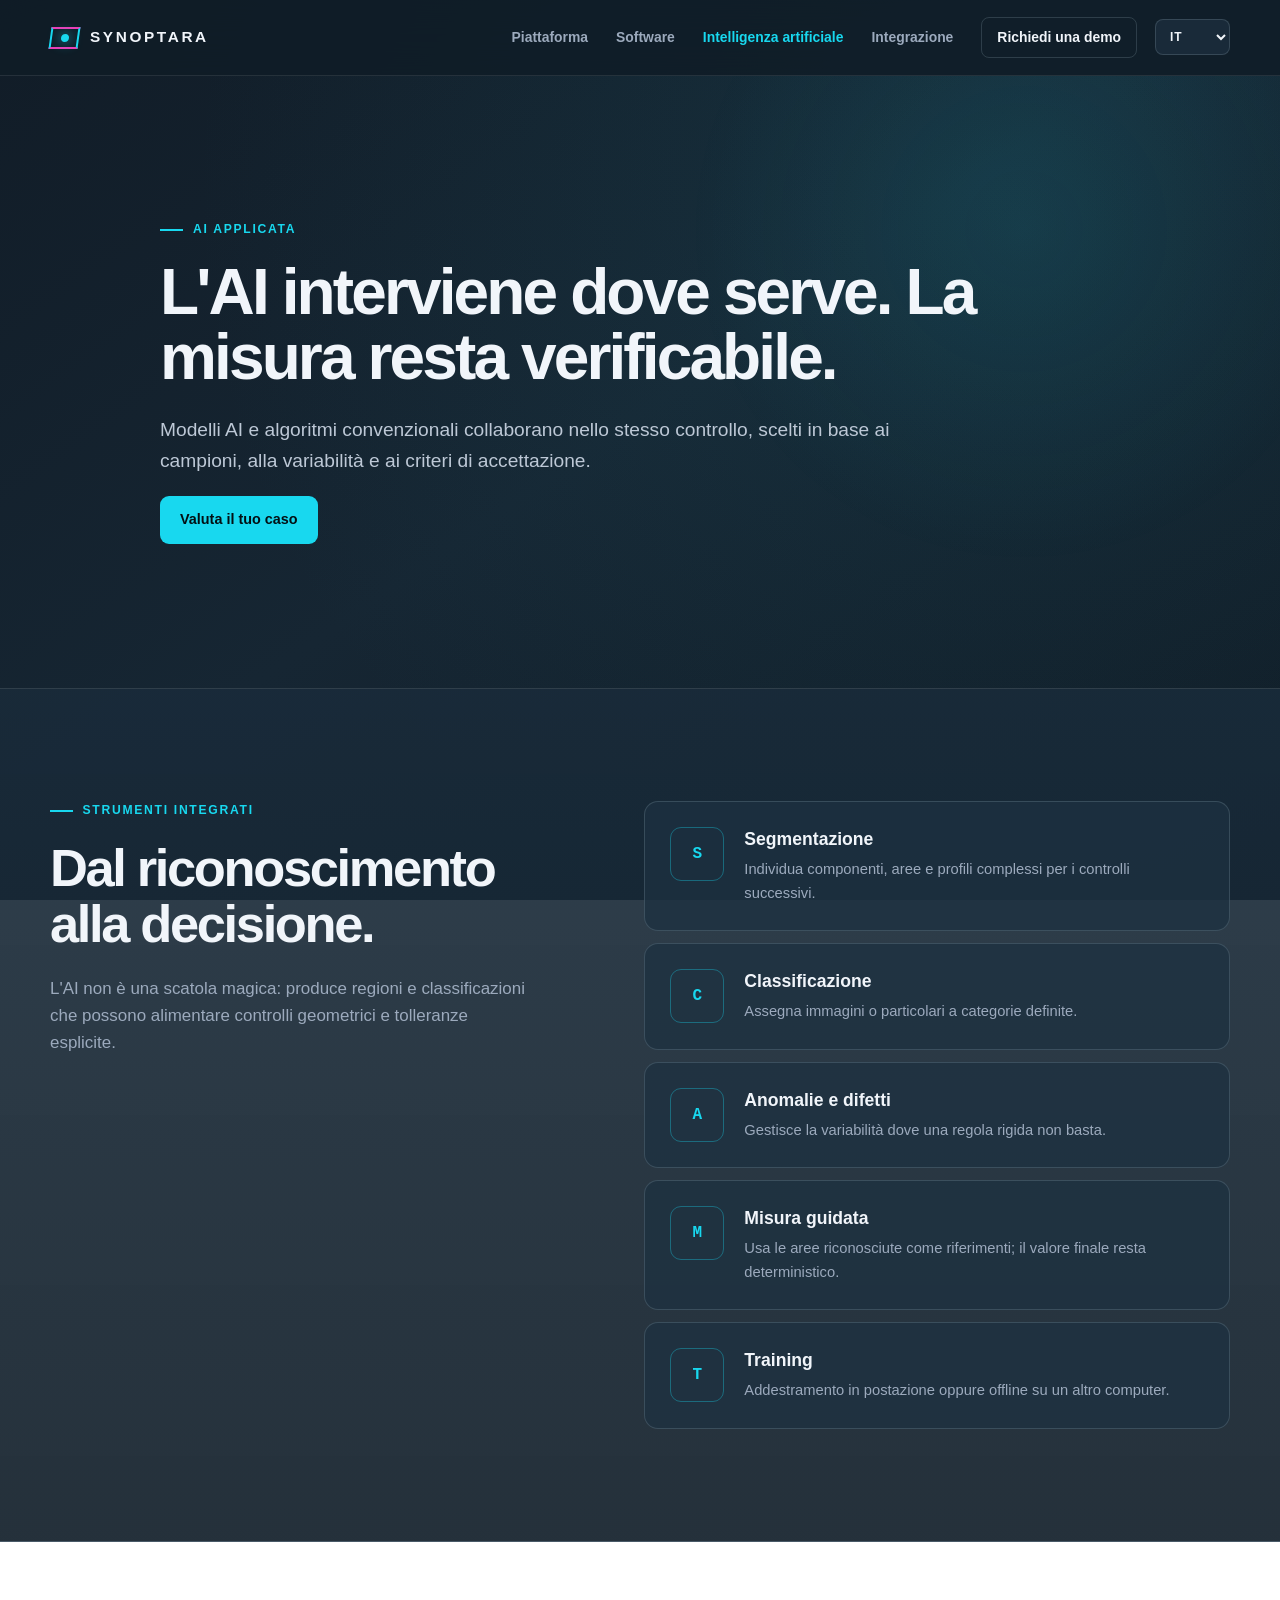
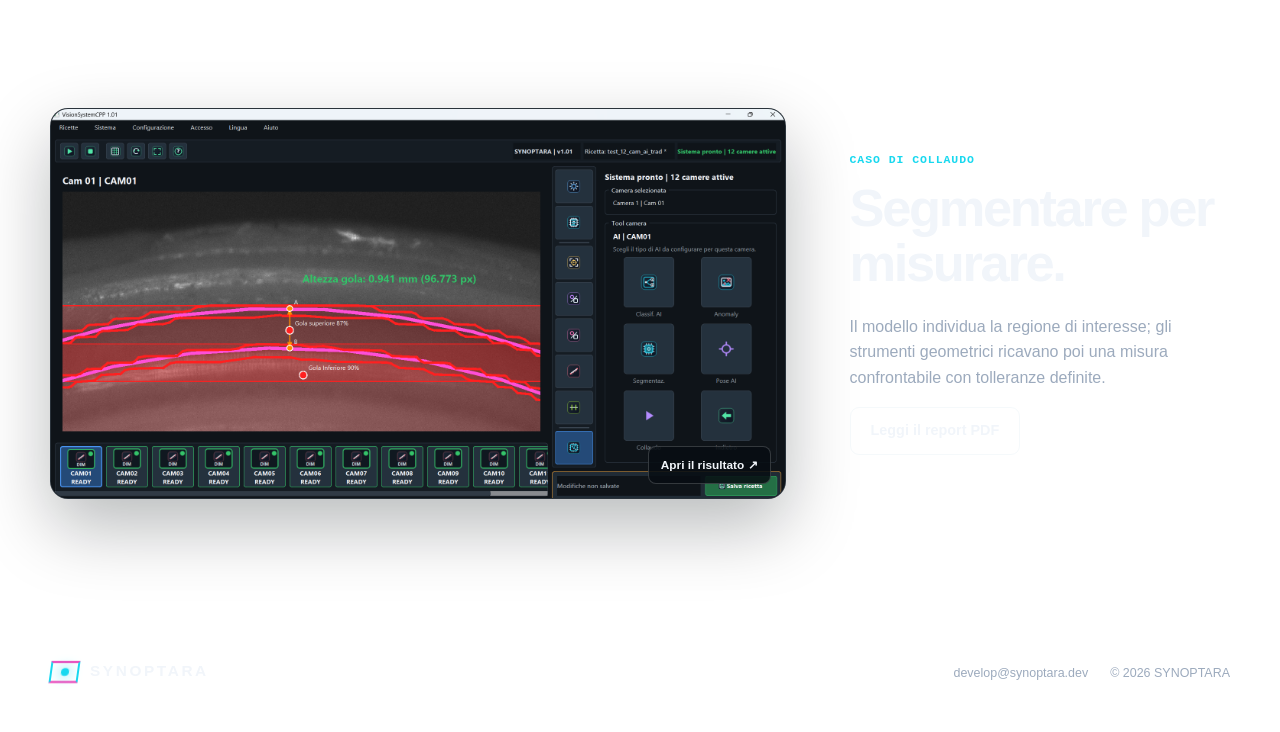
==== ai.html @ d9e2aa44 "Split homepage into focused product pages" ====
<!doctype html><html lang="it"><head><meta charset="utf-8"><meta name="viewport" content="width=device-width, initial-scale=1"><title>SYNOPTARA | AI per il controllo qualità</title><meta name="description" content="Segmentazione, classificazione, controllo anomalie e misura guidata dall'AI nello stesso flusso di visione industriale."><link rel="canonical" href="https://synoptara.dev/ai"><meta name="theme-color" content="#111c27"><meta property="og:type" content="website"><meta property="og:locale" content="it_IT"><meta property="og:site_name" content="SYNOPTARA"><meta property="og:title" content="SYNOPTARA | AI per il controllo qualità"><meta property="og:description" content="AI e strumenti deterministici collaborano nello stesso controllo."><meta property="og:url" content="https://synoptara.dev/ai"><meta property="og:image" content="https://synoptara.dev/assets/tests/misura-gola-segmentazione.png"><link rel="icon" href="assets/synoptara-cover.png"><link rel="stylesheet" href="styles.css"><script src="i18n.js" defer></script><script src="seo.js" defer></script><script src="script.js" defer></script></head><body>
<a class="skip-link" href="#contenuto">Vai al contenuto</a><header class="site-header"><div class="container header-inner"><a class="brand" href="index.html"><span class="brand-mark"><span></span></span><span>SYNOPTARA</span></a><div class="header-tools"><label class="language-picker"><span class="sr-only">Lingua</span><select id="language-select"><option value="it">IT</option><option value="en">EN</option><option value="fr">FR</option><option value="de">DE</option></select></label><button class="nav-toggle" type="button" aria-expanded="false" aria-controls="site-nav"><span class="sr-only">Apri il menu</span><span></span><span></span><span></span></button><nav class="site-nav" id="site-nav"><a href="platform.html">Piattaforma</a><a href="software.html">Software</a><a aria-current="page" href="ai.html">Intelligenza artificiale</a><a href="integration.html">Integrazione</a><a class="nav-contact" href="mailto:develop@synoptara.dev">Richiedi una demo</a></nav></div></div></header>
<main id="contenuto"><section class="page-hero section"><div class="container narrow-copy reveal"><p class="eyebrow"><span></span> AI applicata</p><h1>L'AI interviene dove serve. La misura resta verificabile.</h1><p class="hero-lead">Modelli AI e algoritmi convenzionali collaborano nello stesso controllo, scelti in base ai campioni, alla variabilità e ai criteri di accettazione.</p><a class="button button-primary" href="mailto:develop@synoptara.dev?subject=Valutazione%20AI%20SYNOPTARA">Valuta il tuo caso</a></div></section>
<section class="section section-toned"><div class="container split-layout"><div class="section-heading sticky-heading reveal"><p class="eyebrow"><span></span> Strumenti integrati</p><h2>Dal riconoscimento alla decisione.</h2><p>L'AI non è una scatola magica: produce regioni e classificazioni che possono alimentare controlli geometrici e tolleranze esplicite.</p></div><div class="stack-list"><article class="stack-item reveal"><div class="stack-icon">S</div><div><h3>Segmentazione</h3><p>Individua componenti, aree e profili complessi per i controlli successivi.</p></div></article><article class="stack-item reveal"><div class="stack-icon">C</div><div><h3>Classificazione</h3><p>Assegna immagini o particolari a categorie definite.</p></div></article><article class="stack-item reveal"><div class="stack-icon">A</div><div><h3>Anomalie e difetti</h3><p>Gestisce la variabilità dove una regola rigida non basta.</p></div></article><article class="stack-item reveal"><div class="stack-icon">M</div><div><h3>Misura guidata</h3><p>Usa le aree riconosciute come riferimenti; il valore finale resta deterministico.</p></div></article><article class="stack-item reveal"><div class="stack-icon">T</div><div><h3>Training</h3><p>Addestramento in postazione oppure offline su un altro computer.</p></div></article></div></div></section>
<section class="section"><div class="container test-case"><a class="test-preview reveal" href="assets/tests/misura-gola-segmentazione.png" target="_blank"><img src="assets/tests/misura-gola-segmentazione.png" alt="Segmentazione AI per la misura di una gola"><span>Apri il risultato ↗</span></a><div class="test-details reveal"><p class="test-label">Caso di collaudo</p><h2>Segmentare per misurare.</h2><p>Il modello individua la regione di interesse; gli strumenti geometrici ricavano poi una misura confrontabile con tolleranze definite.</p><a class="button button-secondary" href="assets/tests/report-validazione-misura-gola.pdf">Leggi il report PDF</a></div></div></section></main>
<footer class="site-footer"><div class="container footer-inner"><a class="brand" href="index.html"><span class="brand-mark"><span></span></span><span>SYNOPTARA</span></a><div class="footer-meta"><a href="mailto:develop@synoptara.dev">develop@synoptara.dev</a><span>© <span id="year">2026</span> SYNOPTARA</span></div></div></footer></body></html>
---- styles.css ----
:root {
  --bg: #111c27;
  --bg-soft: #152432;
  --panel: #192a39;
  --panel-light: #203547;
  --text: #f1f5fa;
  --muted: #9caabd;
  --line: rgba(197, 220, 232, .17);
  --cyan: #18d8ef;
  --magenta: #ee3cb6;
  --orange: #ff8a24;
  --green: #42dca3;
  --max: 1180px;
  --radius: 18px;
}

* { box-sizing: border-box; }
html { scroll-behavior: smooth; }
body { margin: 0; color: var(--text); background: radial-gradient(circle at 78% 8%, rgba(27, 98, 112, .18), transparent 34%), linear-gradient(145deg, #111c27, #162633 48%, #101b25) fixed; font-family: Inter, "Segoe UI", Arial, sans-serif; line-height: 1.6; -webkit-font-smoothing: antialiased; }
body::before { content: ""; position: fixed; inset: 0; z-index: -2; opacity: .16; background-image: linear-gradient(rgba(255,255,255,.025) 1px, transparent 1px), linear-gradient(90deg, rgba(255,255,255,.025) 1px, transparent 1px); background-size: 48px 48px; mask-image: linear-gradient(to bottom, #000, transparent 75%); }
a { color: inherit; }
img { display: block; max-width: 100%; }
button { font: inherit; }
.container { width: min(calc(100% - 40px), var(--max)); margin-inline: auto; }
.section { padding: 112px 0; scroll-margin-top: 76px; }
.section-toned { background: linear-gradient(180deg, rgba(25,43,58,.9), rgba(18,31,42,.92)); border-block: 1px solid var(--line); }
.skip-link { position: fixed; left: 16px; top: -80px; z-index: 100; padding: 10px 16px; background: var(--cyan); color: #041015; font-weight: 800; border-radius: 8px; }
.skip-link:focus { top: 16px; }
.sr-only { position: absolute; width: 1px; height: 1px; padding: 0; margin: -1px; overflow: hidden; clip: rect(0,0,0,0); white-space: nowrap; border: 0; }

.site-header { position: sticky; top: 0; z-index: 50; height: 76px; border-bottom: 1px solid rgba(255,255,255,.09); background: rgba(16,28,39,.86); backdrop-filter: blur(18px); }
.header-inner { height: 100%; display: flex; align-items: center; justify-content: space-between; }
.header-tools { display: flex; align-items: center; gap: 18px; }
.brand { display: inline-flex; align-items: center; gap: 11px; text-decoration: none; font-size: .96rem; font-weight: 800; letter-spacing: .17em; }
.brand-mark { width: 29px; height: 22px; display: grid; place-items: center; border: 2px solid var(--cyan); border-block-color: var(--magenta); transform: skew(-8deg); }
.brand-mark span { width: 8px; height: 8px; border-radius: 50%; background: var(--cyan); box-shadow: 0 0 13px var(--cyan); }
.site-nav { display: flex; align-items: center; gap: 28px; }
.site-nav a { color: var(--muted); text-decoration: none; font-size: .87rem; font-weight: 650; transition: color .2s ease; }
.site-nav a:hover, .site-nav a:focus-visible { color: var(--text); }
.site-nav .nav-contact { padding: 8px 15px; color: var(--text); border: 1px solid var(--line); border-radius: 8px; }
.language-picker { order: 2; position: relative; }
.language-picker select { min-width: 58px; height: 36px; padding: 0 24px 0 10px; color: var(--text); border: 1px solid var(--line); border-radius: 8px; background: var(--panel); font: 750 .75rem/1 Inter, "Segoe UI", Arial, sans-serif; letter-spacing: .08em; cursor: pointer; }
.language-picker select:focus-visible { outline: 2px solid var(--cyan); outline-offset: 2px; }
.nav-toggle { display: none; width: 44px; height: 44px; border: 1px solid var(--line); border-radius: 8px; background: transparent; }
.nav-toggle > span:not(.sr-only) { display: block; width: 19px; height: 1px; margin: 5px auto; background: var(--text); transition: .2s ease; }

.hero { position: relative; min-height: calc(100vh - 76px); display: grid; align-items: center; overflow: hidden; padding-block: 76px; }
.hero-glow { position: absolute; width: 720px; height: 720px; right: -280px; top: -190px; z-index: -1; background: radial-gradient(circle, rgba(238,60,182,.11), rgba(24,216,239,.05) 38%, transparent 68%); }
.hero-grid { display: grid; grid-template-columns: 1.08fr .92fr; gap: clamp(50px, 7vw, 100px); align-items: center; }
.eyebrow { display: flex; align-items: center; gap: 10px; margin: 0 0 20px; color: var(--cyan); font-size: .76rem; font-weight: 800; letter-spacing: .14em; text-transform: uppercase; }
.eyebrow span { display: inline-block; width: 23px; height: 2px; background: currentColor; }
h1, h2, h3, p { margin-top: 0; }
h1 { max-width: 760px; margin-bottom: 24px; font-size: clamp(2.6rem, 5vw, 4.65rem); line-height: 1.03; letter-spacing: -.045em; }
html[lang="de"] h1 { max-width: 720px; font-size: clamp(2.3rem, 4.15vw, 3.75rem); line-height: 1.08; letter-spacing: -.035em; }
h2 { margin-bottom: 24px; font-size: clamp(2.2rem, 4.1vw, 4rem); line-height: 1.05; letter-spacing: -.045em; }
h3 { line-height: 1.25; }
.hero-lead { max-width: 670px; color: #bdc8d6; font-size: clamp(1.05rem, 1.5vw, 1.23rem); }
.hero-actions { display: flex; gap: 12px; margin: 36px 0; flex-wrap: wrap; }
.button { display: inline-flex; min-height: 48px; padding: 0 20px; align-items: center; justify-content: center; border-radius: 9px; text-decoration: none; font-size: .9rem; font-weight: 750; transition: transform .2s ease, border-color .2s ease, background .2s ease; }
.button:hover { transform: translateY(-2px); }
.button-primary { background: var(--cyan); color: #031014; }
.button-primary:hover { background: #55e5f5; }
.button-secondary { border: 1px solid var(--line); color: var(--text); }
.button-secondary:hover { border-color: rgba(255,255,255,.35); }
.hero-points { display: flex; flex-wrap: wrap; gap: 10px 24px; padding: 0; margin: 0; list-style: none; color: var(--muted); font-size: .82rem; }
.hero-points li::before { content: ""; display: inline-block; width: 6px; height: 6px; margin: 0 9px 1px 0; border-radius: 50%; background: var(--green); }
.hero-visual { width: min(82%, 455px); justify-self: end; }
.visual-frame { position: relative; padding: 1px; border: 1px solid rgba(196,221,232,.12); background: rgba(18,31,42,.34); box-shadow: 0 28px 70px rgba(3,10,15,.24); }
.visual-frame::after { content: ""; position: absolute; inset: 0; background: linear-gradient(135deg, transparent 60%, rgba(24,216,239,.07)); pointer-events: none; }
.visual-frame img { width: 100%; height: auto; object-fit: contain; opacity: .84; mix-blend-mode: screen; }
.frame-corner { position: absolute; z-index: 2; width: 34px; height: 34px; border-color: var(--cyan); }
.frame-corner-a { left: -8px; top: -8px; border-left: 2px solid var(--cyan); border-top: 2px solid var(--cyan); }
.frame-corner-b { right: -8px; bottom: -8px; border-right: 2px solid var(--magenta); border-bottom: 2px solid var(--magenta); }
.status-strip { display: flex; justify-content: space-between; gap: 20px; padding: 14px 3px 0; color: var(--muted); font-size: .73rem; text-transform: uppercase; letter-spacing: .08em; }
.status-strip i { display: inline-block; width: 7px; height: 7px; margin-right: 8px; border-radius: 50%; background: var(--green); box-shadow: 0 0 10px var(--green); }
.trust-strip { border-block: 1px solid var(--line); background: rgba(16,23,35,.55); }
.trust-items { min-height: 72px; display: flex; align-items: center; justify-content: space-between; gap: 24px; overflow-x: auto; color: #8390a1; font-size: .74rem; font-weight: 700; letter-spacing: .14em; text-transform: uppercase; }
.trust-items span { white-space: nowrap; }
.trust-items span:not(:last-child)::after { content: "/"; margin-left: clamp(20px, 4vw, 60px); color: #364151; }

.section-heading { max-width: 780px; }
.section-heading > p:not(.eyebrow) { color: var(--muted); font-size: 1.06rem; }
.operation-flow { display: grid; grid-template-columns: repeat(4, 1fr); gap: 14px; margin: 54px 0 18px; padding: 0; list-style: none; }
.operation-flow li { min-height: 154px; padding: 23px; border: 1px solid var(--line); border-radius: 13px; background: var(--panel); }
.operation-flow span, .operation-flow strong, .operation-flow small { display: block; }
.operation-flow span { color: var(--cyan); font: 700 .66rem/1 monospace; }
.operation-flow strong { margin: 32px 0 6px; font-size: .94rem; }
.operation-flow small { color: var(--muted); font-size: .75rem; line-height: 1.45; }
.camera-independence { display: grid; grid-template-columns: 1fr 1fr; gap: 14px; }
.camera-independence > div { padding: 27px; border: 1px solid var(--line); border-radius: 13px; background: rgba(18,28,41,.58); }
.camera-independence h3 { margin: 13px 0 8px; font-size: 1rem; }
.camera-independence p { margin: 0; color: var(--muted); font-size: .9rem; }
.feature-grid { display: grid; grid-template-columns: repeat(4, 1fr); gap: 14px; margin-top: 58px; }
.feature-card { min-height: 270px; padding: 28px; border: 1px solid var(--line); border-radius: var(--radius); background: linear-gradient(145deg, rgba(31,53,70,.9), rgba(20,35,48,.9)); }
.feature-card:nth-child(2) { transform: translateY(20px); }
.feature-card:nth-child(3) { transform: translateY(40px); }
.feature-card:nth-child(4) { transform: translateY(60px); }
.card-index { color: var(--cyan); font: 700 .7rem/1 monospace; letter-spacing: .14em; }
.feature-card h3 { margin: 62px 0 14px; font-size: 1.18rem; }
.feature-card p { margin: 0; color: var(--muted); font-size: .91rem; }
.split-layout { display: grid; grid-template-columns: .9fr 1.1fr; gap: clamp(50px, 9vw, 120px); align-items: start; }
.sticky-heading { position: sticky; top: 120px; }
.stack-list { display: grid; gap: 12px; }
.stack-item { display: grid; grid-template-columns: 54px 1fr; gap: 20px; padding: 25px; border: 1px solid var(--line); border-radius: 14px; background: rgba(29,49,65,.76); }
.stack-icon { width: 54px; height: 54px; display: grid; place-items: center; border: 1px solid rgba(24,216,239,.35); border-radius: 11px; color: var(--cyan); font: 700 1rem/1 monospace; }
.stack-item h3 { margin: 2px 0 7px; font-size: 1.1rem; }
.stack-item p { margin: 0; color: var(--muted); font-size: .92rem; }

.multi-grid { display: grid; grid-template-columns: 1fr 1fr; gap: clamp(50px, 8vw, 110px); align-items: center; }
.multi-panel { min-height: 500px; display: grid; place-items: center; border: 1px solid var(--line); border-radius: var(--radius); background: radial-gradient(circle, rgba(24,216,239,.08), transparent 53%), var(--bg-soft); overflow: hidden; }
.camera-map { position: relative; width: 390px; height: 390px; }
.camera-node { position: absolute; z-index: 2; width: 88px; height: 48px; display: grid; place-items: center; border: 1px solid #334052; border-radius: 9px; background: #0d1420; color: var(--muted); font: 700 .67rem/1 monospace; letter-spacing: .05em; }
.camera-node:not(.node-main) { width: 116px; height: 64px; padding: 11px 8px; align-content: center; gap: 7px; }
.camera-node:not(.node-main) strong { color: var(--cyan); font-size: .64rem; letter-spacing: .08em; }
.camera-node:not(.node-main) span { color: var(--text); font-size: .68rem; }
.node-main { left: 137px; top: 151px; width: 116px; height: 88px; border-color: rgba(24,216,239,.6); color: var(--text); box-shadow: 0 0 35px rgba(24,216,239,.09); }
.node-main span { color: var(--cyan); font-size: .6rem; align-self: end; }.node-main strong { align-self: start; font-size: .95rem; }
.node-1 { left: 0; top: 20px; }.node-2 { right: 0; top: 20px; }.node-3 { left: 0; bottom: 20px; }.node-4 { right: 0; bottom: 20px; }
.line { position: absolute; z-index: 1; width: 157px; height: 1px; background: linear-gradient(90deg, #334052, var(--cyan)); transform-origin: left; }
.line-1 { left: 69px; top: 85px; transform: rotate(35deg); }.line-2 { left: 321px; top: 85px; transform: rotate(145deg); }.line-3 { left: 69px; bottom: 85px; transform: rotate(-35deg); }.line-4 { left: 321px; bottom: 85px; transform: rotate(-145deg); }
.number-grid { display: grid; grid-template-columns: 1fr 1fr; gap: 12px; margin: 36px 0 20px; }
.number-grid div { padding: 19px; border: 1px solid var(--line); border-radius: 12px; background: var(--panel); }
.number-grid strong { display: block; color: var(--cyan); font-size: 2rem; line-height: 1; }.number-grid span { color: var(--muted); font-size: .8rem; }
.fine-print { font-size: .78rem !important; }
.centered { margin-inline: auto; text-align: center; }.centered .eyebrow { justify-content: center; }
.process-flow { display: grid; grid-template-columns: 1fr 38px 1fr 38px 1fr 38px 1fr; align-items: center; margin-top: 60px; }
.process-flow div { min-height: 152px; padding: 22px; border: 1px solid var(--line); border-radius: 13px; background: var(--panel); }
.process-flow span { color: var(--cyan); font: 700 .66rem/1 monospace; }.process-flow strong, .process-flow small { display: block; }.process-flow strong { margin: 32px 0 5px; font-size: .92rem; }.process-flow small { color: var(--muted); font-size: .72rem; }
.process-flow > i { position: relative; height: 1px; background: #354254; }.process-flow > i::after { content: ""; position: absolute; right: 0; top: -3px; border-left: 6px solid #526177; border-block: 3px solid transparent; }

.benefit-grid { display: grid; grid-template-columns: repeat(2, 1fr); gap: 1px; margin-top: 52px; background: var(--line); border: 1px solid var(--line); }
.benefit { display: grid; grid-template-columns: 38px 1fr; gap: 18px; padding: 30px; background: #142330; }
.benefit > span { color: var(--cyan); font-size: 1.4rem; }.benefit h3 { margin-bottom: 8px; font-size: 1.03rem; }.benefit p { margin: 0; color: var(--muted); font-size: .9rem; }
.test-case { display: grid; grid-template-columns: minmax(0, 1.45fr) minmax(320px, .75fr); gap: clamp(28px, 5vw, 64px); align-items: center; margin-top: 54px; }
.test-preview { position: relative; display: block; overflow: hidden; border: 1px solid var(--line); border-radius: var(--radius); background: #0b1118; box-shadow: 0 28px 70px rgba(3,10,15,.28); }
.test-preview img { display: block; width: 100%; height: auto; transition: transform .35s ease, opacity .35s ease; }
.test-preview span { position: absolute; right: 14px; bottom: 14px; padding: 9px 12px; border: 1px solid rgba(255,255,255,.18); border-radius: 8px; background: rgba(7,13,19,.86); color: var(--text); font-size: .74rem; font-weight: 700; }
.test-preview:hover img { transform: scale(1.012); opacity: .88; }
.test-label { margin-bottom: 12px; color: var(--cyan); font: 700 .72rem/1.3 monospace; letter-spacing: .08em; text-transform: uppercase; }
.test-details h3 { margin-bottom: 16px; font-size: clamp(1.45rem, 2.3vw, 2.15rem); }
.test-details > p:not(.test-label) { color: var(--muted); }
.test-metrics { display: grid; grid-template-columns: repeat(3, 1fr); gap: 8px; margin: 28px 0; }
.test-metrics div { padding: 15px 12px; border: 1px solid var(--line); border-radius: 10px; background: var(--panel); }
.test-metrics dt { color: var(--muted); font-size: .68rem; }
.test-metrics dd { margin: 7px 0 0; color: var(--cyan); font-size: 1.08rem; font-weight: 800; }
.test-note { margin: 16px 0 0; font-size: .74rem; line-height: 1.5; }
.architecture { border-top: 1px solid var(--line); background: radial-gradient(circle at 20% 50%, rgba(238,60,182,.06), transparent 30%); }
.architecture-grid { display: grid; grid-template-columns: .8fr 1.2fr; gap: clamp(50px, 9vw, 120px); align-items: center; }
.layers { padding: 0; margin: 0; list-style: none; border: 1px solid var(--line); border-radius: var(--radius); overflow: hidden; }
.layers li { display: grid; grid-template-columns: 55px 1fr auto; gap: 18px; align-items: center; padding: 20px 23px; background: rgba(24,42,56,.86); border-bottom: 1px solid var(--line); }.layers li:last-child { border: 0; }.layers span { color: var(--cyan); font: 700 .66rem/1 monospace; }.layers strong { font-size: .91rem; }.layers small { color: var(--muted); font-size: .73rem; }
.contact { background: linear-gradient(110deg, rgba(24,216,239,.08), rgba(238,60,182,.055) 60%, transparent); border-block: 1px solid var(--line); }
.contact-inner { display: grid; grid-template-columns: 1.15fr .85fr; gap: 60px; align-items: end; }.contact-inner h2 { font-size: clamp(2.5rem, 5vw, 4.8rem); }.contact-inner p:not(.eyebrow) { max-width: 690px; color: var(--muted); }
.contact-link { position: relative; display: block; padding: 28px; border: 1px solid rgba(24,216,239,.35); border-radius: 14px; background: rgba(8,13,20,.75); text-decoration: none; transition: border-color .2s, transform .2s; }.contact-link:hover { border-color: var(--cyan); transform: translateY(-3px); }.contact-link span, .contact-link strong { display: block; }.contact-link span { margin-bottom: 8px; color: var(--muted); font-size: .75rem; text-transform: uppercase; letter-spacing: .12em; }.contact-link strong { overflow-wrap: anywhere; }.contact-link i { position: absolute; right: 24px; top: 24px; color: var(--cyan); font-style: normal; font-size: 1.3rem; }
.site-footer { padding: 48px 0; }.footer-inner { display: flex; justify-content: space-between; gap: 40px; align-items: end; }.footer-inner p { max-width: 480px; margin: 14px 0 0; color: var(--muted); font-size: .8rem; }.footer-meta { display: flex; gap: 22px; color: var(--muted); font-size: .78rem; }.footer-meta a { text-decoration: none; }
.reveal { opacity: 0; transform: translateY(18px); transition: opacity .65s ease, transform .65s ease; }.reveal.is-visible { opacity: 1; transform: translateY(0); }

.page-hero { min-height: 68vh; display: grid; align-items: center; background: radial-gradient(circle at 80% 25%, rgba(24,216,239,.08), transparent 30%); }
.narrow-copy { max-width: 960px; }
.narrow-copy h1 { max-width: 900px; }
.narrow-copy .hero-lead { max-width: 780px; }
.home-steps .feature-card:nth-child(n) { transform: none; min-height: 230px; }
.home-steps .feature-card h3 { margin-top: 48px; }
.route-grid { display: grid; grid-template-columns: repeat(2, 1fr); gap: 14px; margin-top: 50px; }
.route-card { min-height: 250px; padding: 30px; border: 1px solid var(--line); border-radius: var(--radius); background: var(--panel); color: var(--text); text-decoration: none; transition: transform .2s, border-color .2s; }
.route-card:hover { transform: translateY(-4px); border-color: rgba(24,216,239,.55); }
.route-card > span { color: var(--cyan); font: 700 .7rem/1 monospace; }
.route-card h3 { margin: 48px 0 10px; font-size: 1.3rem; }
.route-card p { color: var(--muted); }
.route-card strong { display: block; margin-top: 22px; color: var(--cyan); font-size: .82rem; }
.site-nav a[aria-current="page"] { color: var(--cyan); }

@media (max-width: 980px) {
  .section { padding: 88px 0; }
  .hero { min-height: auto; }
  .hero-grid, .split-layout, .multi-grid, .architecture-grid, .contact-inner, .test-case { grid-template-columns: 1fr; }
  .hero-copy { max-width: 760px; }.hero-visual { width: min(70%, 430px); max-width: 430px; justify-self: start; }
  .feature-grid, .operation-flow { grid-template-columns: repeat(2, 1fr); }.feature-card:nth-child(n) { transform: none; }
  .sticky-heading { position: static; }.multi-panel { order: 2; }.process-flow { grid-template-columns: 1fr; gap: 0; }.process-flow > i { width: 1px; height: 26px; margin-left: 34px; }.process-flow > i::after { right: -3px; top: auto; bottom: 0; border-top: 6px solid #526177; border-inline: 3px solid transparent; border-left-color: transparent; }
}

@media (max-width: 760px) {
  .container { width: min(calc(100% - 30px), var(--max)); }
  .section { padding: 72px 0; }
  .nav-toggle { display: block; }
  .header-tools { gap: 9px; }
  .language-picker { order: 0; }
  .site-nav { position: absolute; left: 15px; right: 15px; top: 66px; display: grid; gap: 0; padding: 10px; border: 1px solid var(--line); border-radius: 12px; background: #0d131d; box-shadow: 0 24px 60px rgba(0,0,0,.48); opacity: 0; visibility: hidden; transform: translateY(-8px); transition: .2s ease; }
  .site-nav.is-open { opacity: 1; visibility: visible; transform: none; }
  .site-nav a, .site-nav .nav-contact { padding: 13px; border: 0; }
  .language-picker select { min-width: 52px; height: 40px; padding-left: 8px; }
  .nav-toggle[aria-expanded="true"] > span:nth-child(2) { transform: translateY(6px) rotate(45deg); }.nav-toggle[aria-expanded="true"] > span:nth-child(3) { opacity: 0; }.nav-toggle[aria-expanded="true"] > span:nth-child(4) { transform: translateY(-6px) rotate(-45deg); }
  h1 { font-size: clamp(2.15rem, 10.5vw, 3.2rem); line-height: 1.06; }.hero { padding-block: 58px 70px; }.hero-grid { gap: 48px; }.hero-actions { align-items: stretch; flex-direction: column; }.button { width: 100%; }
  html[lang="de"] h1 { font-size: clamp(1.9rem, 8.5vw, 2.65rem); line-height: 1.12; letter-spacing: -.025em; }
  .hero-points { display: grid; }.hero-visual { width: min(78%, 310px); }.status-strip { align-items: flex-start; flex-direction: column; gap: 5px; }
  .trust-items { justify-content: flex-start; }
  .feature-grid, .benefit-grid, .number-grid, .operation-flow, .camera-independence, .route-grid { grid-template-columns: 1fr; }
  .test-metrics { grid-template-columns: 1fr; }
  .feature-card { min-height: 220px; }.feature-card h3 { margin-top: 44px; }
  .stack-item { grid-template-columns: 44px 1fr; padding: 20px; }.stack-icon { width: 44px; height: 44px; }
  .multi-panel { min-height: 360px; }.camera-map { transform: scale(.76); }
  .layers li { grid-template-columns: 38px 1fr; }.layers small { grid-column: 2; }
  .footer-inner, .footer-meta { align-items: flex-start; flex-direction: column; }.footer-meta { gap: 8px; }
}

@media (prefers-reduced-motion: reduce) {
  html { scroll-behavior: auto; }
  *, *::before, *::after { animation-duration: .01ms !important; transition-duration: .01ms !important; }
  .reveal { opacity: 1; transform: none; }
}

.hmi-slideshow {
  position: absolute;
  left: 2.3%;
  top: 17.6%;
  width: 61.4%;
  height: 65.9%;
  overflow: hidden;
  background: #000;
}
.hmi-slideshow .slide {
  position: absolute;
  inset: 0;
  width: 100%;
  height: 100%;
  object-fit: cover;
  opacity: 0;
  transition: opacity 1s ease-in-out;
  z-index: 1;
}
.hmi-slideshow .slide.active {
  opacity: 1;
  z-index: 2;
}
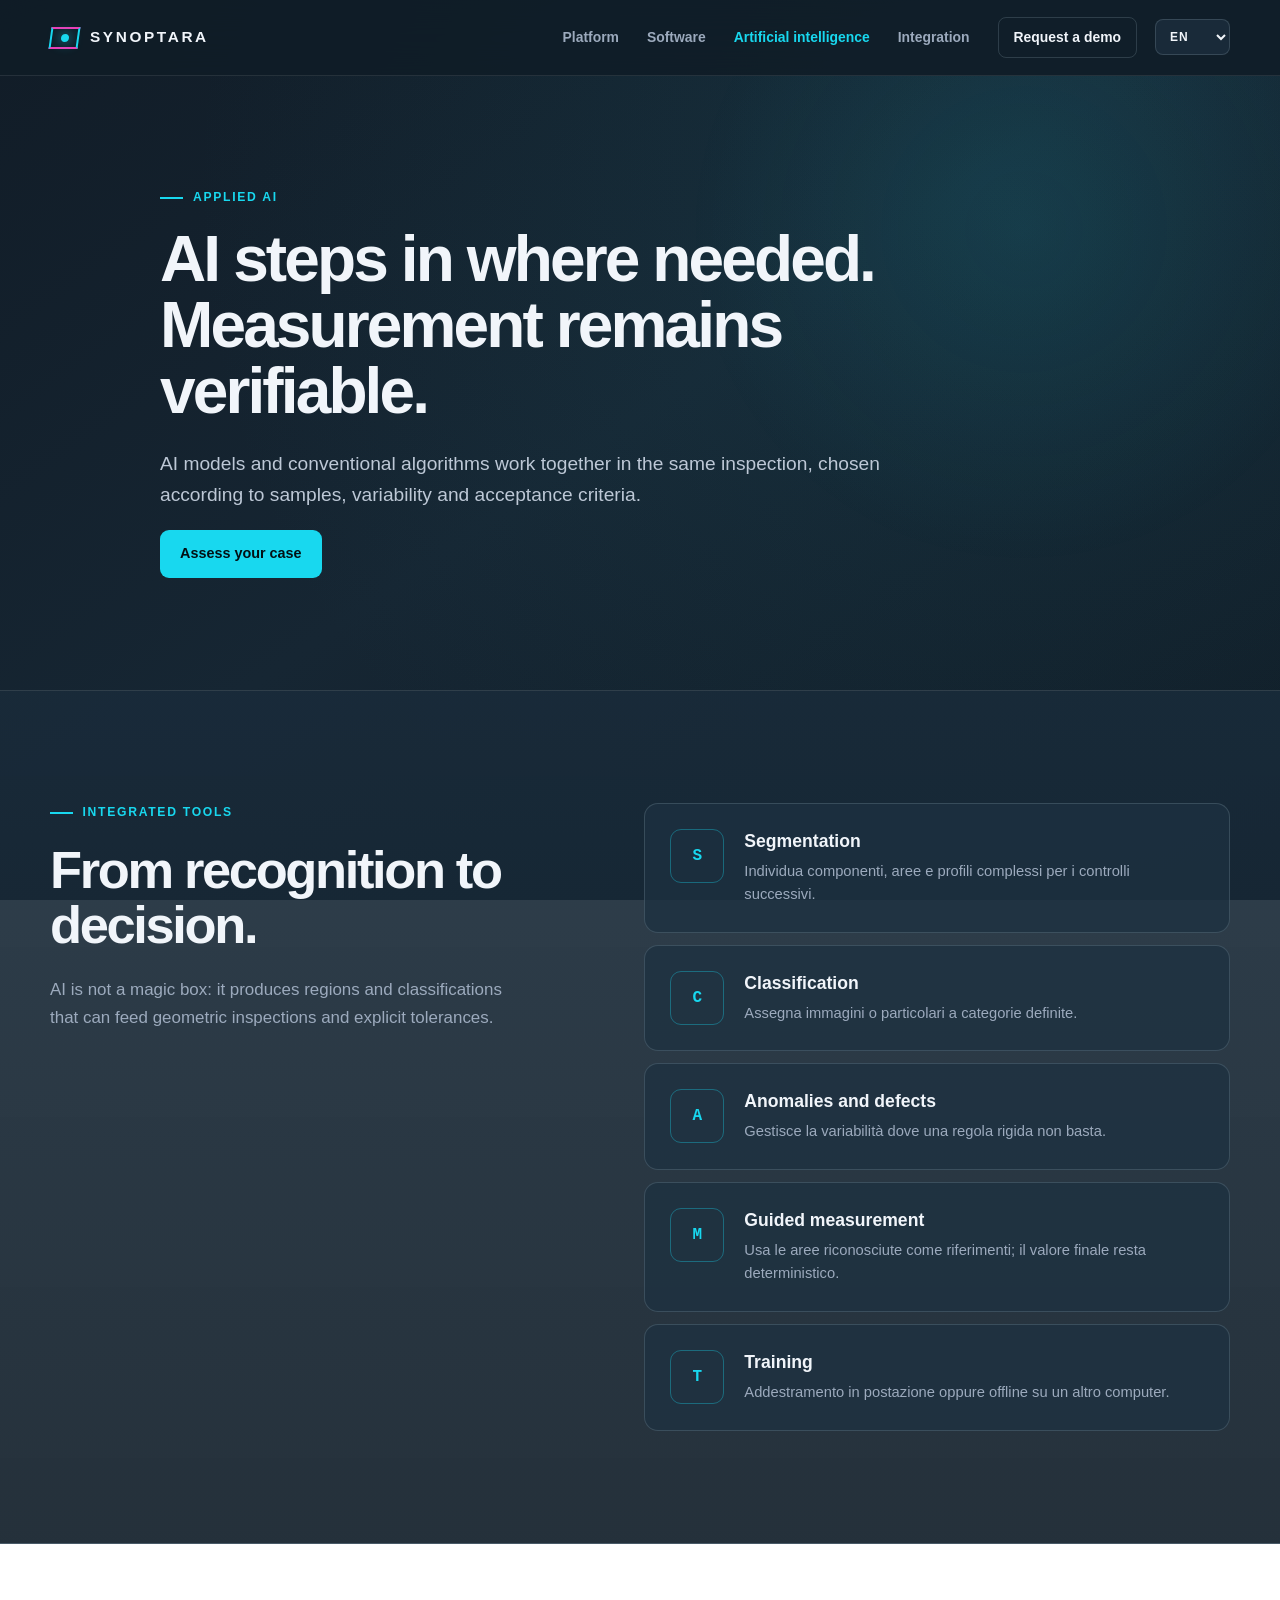
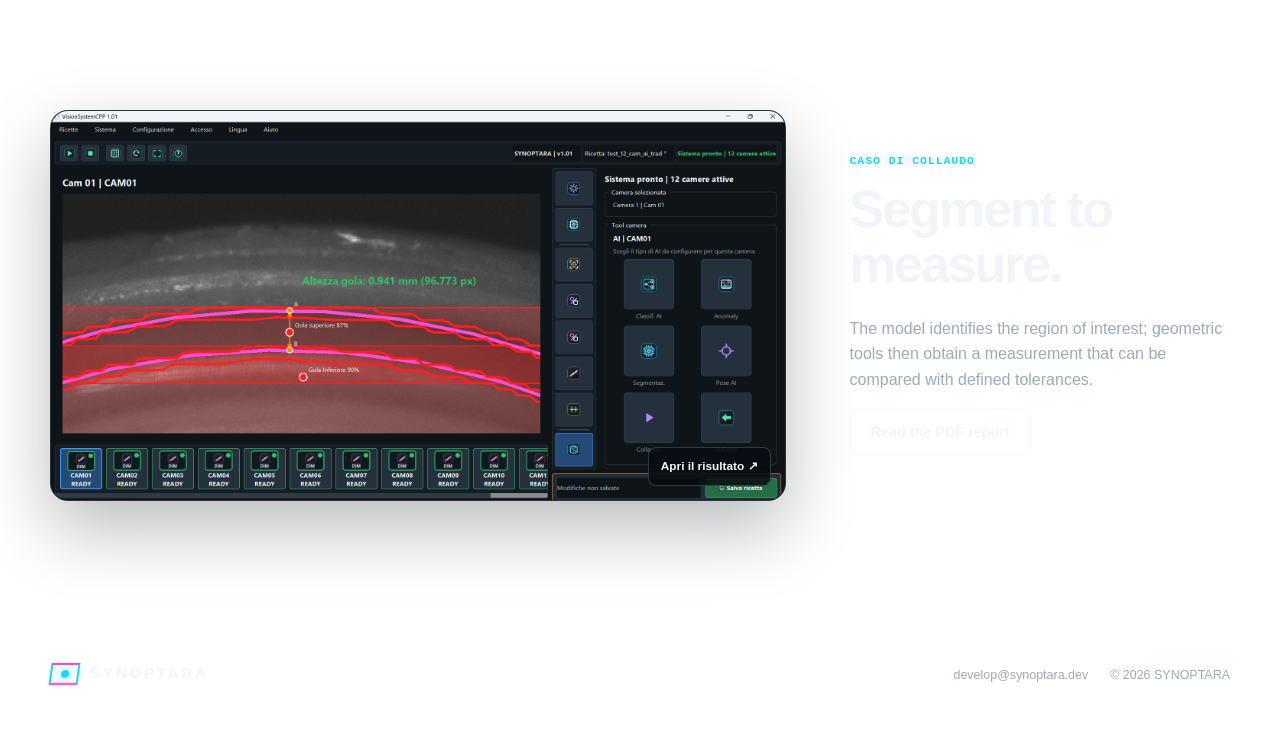
==== commit c00548e0: "Fix multilingual SEO URLs" ====
--- a/ai.html
+++ b/ai.html
@@ -1,6 +1,6 @@
-<!doctype html><html lang="it"><head><meta charset="utf-8"><meta name="viewport" content="width=device-width, initial-scale=1"><title>SYNOPTARA | AI per il controllo qualità</title><meta name="description" content="Segmentazione, classificazione, controllo anomalie e misura guidata dall'AI nello stesso flusso di visione industriale."><link rel="canonical" href="https://synoptara.dev/ai"><meta name="theme-color" content="#111c27"><meta property="og:type" content="website"><meta property="og:locale" content="it_IT"><meta property="og:site_name" content="SYNOPTARA"><meta property="og:title" content="SYNOPTARA | AI per il controllo qualità"><meta property="og:description" content="AI e strumenti deterministici collaborano nello stesso controllo."><meta property="og:url" content="https://synoptara.dev/ai"><meta property="og:image" content="https://synoptara.dev/assets/tests/misura-gola-segmentazione.png"><link rel="icon" href="assets/synoptara-cover.png"><link rel="stylesheet" href="styles.css"><script src="i18n.js" defer></script><script src="seo.js" defer></script><script src="script.js" defer></script></head><body>
-<a class="skip-link" href="#contenuto">Vai al contenuto</a><header class="site-header"><div class="container header-inner"><a class="brand" href="index.html"><span class="brand-mark"><span></span></span><span>SYNOPTARA</span></a><div class="header-tools"><label class="language-picker"><span class="sr-only">Lingua</span><select id="language-select"><option value="it">IT</option><option value="en">EN</option><option value="fr">FR</option><option value="de">DE</option></select></label><button class="nav-toggle" type="button" aria-expanded="false" aria-controls="site-nav"><span class="sr-only">Apri il menu</span><span></span><span></span><span></span></button><nav class="site-nav" id="site-nav"><a href="platform.html">Piattaforma</a><a href="software.html">Software</a><a aria-current="page" href="ai.html">Intelligenza artificiale</a><a href="integration.html">Integrazione</a><a class="nav-contact" href="mailto:develop@synoptara.dev">Richiedi una demo</a></nav></div></div></header>
+<!doctype html><html lang="it"><head><meta charset="utf-8"><meta name="viewport" content="width=device-width, initial-scale=1"><title>SYNOPTARA | AI per il controllo qualità</title><meta name="description" content="Segmentazione, classificazione, controllo anomalie e misura guidata dall'AI nello stesso flusso di visione industriale."><link rel="canonical" href="https://synoptara.dev/ai"><link rel="alternate" hreflang="en" href="https://synoptara.dev/ai"><link rel="alternate" hreflang="it" href="https://synoptara.dev/ai?lang=it"><link rel="alternate" hreflang="fr" href="https://synoptara.dev/ai?lang=fr"><link rel="alternate" hreflang="de" href="https://synoptara.dev/ai?lang=de"><link rel="alternate" hreflang="x-default" href="https://synoptara.dev/ai"><meta name="theme-color" content="#111c27"><meta property="og:type" content="website"><meta property="og:locale" content="it_IT"><meta property="og:site_name" content="SYNOPTARA"><meta property="og:title" content="SYNOPTARA | AI per il controllo qualità"><meta property="og:description" content="AI e strumenti deterministici collaborano nello stesso controllo."><meta property="og:url" content="https://synoptara.dev/ai"><meta property="og:image" content="https://synoptara.dev/assets/tests/misura-gola-segmentazione.png"><link rel="icon" href="assets/synoptara-cover.png"><link rel="stylesheet" href="styles.css"><script src="i18n.js" defer></script><script src="seo.js" defer></script><script src="script.js" defer></script></head><body>
+<a class="skip-link" href="#contenuto">Vai al contenuto</a><header class="site-header"><div class="container header-inner"><a class="brand" href="/"><span class="brand-mark"><span></span></span><span>SYNOPTARA</span></a><div class="header-tools"><label class="language-picker"><span class="sr-only">Lingua</span><select id="language-select"><option value="it">IT</option><option value="en">EN</option><option value="fr">FR</option><option value="de">DE</option></select></label><button class="nav-toggle" type="button" aria-expanded="false" aria-controls="site-nav"><span class="sr-only">Apri il menu</span><span></span><span></span><span></span></button><nav class="site-nav" id="site-nav"><a href="/platform">Piattaforma</a><a href="/software">Software</a><a aria-current="page" href="/ai">Intelligenza artificiale</a><a href="/integration">Integrazione</a><a class="nav-contact" href="mailto:develop@synoptara.dev">Richiedi una demo</a></nav></div></div></header>
 <main id="contenuto"><section class="page-hero section"><div class="container narrow-copy reveal"><p class="eyebrow"><span></span> AI applicata</p><h1>L'AI interviene dove serve. La misura resta verificabile.</h1><p class="hero-lead">Modelli AI e algoritmi convenzionali collaborano nello stesso controllo, scelti in base ai campioni, alla variabilità e ai criteri di accettazione.</p><a class="button button-primary" href="mailto:develop@synoptara.dev?subject=Valutazione%20AI%20SYNOPTARA">Valuta il tuo caso</a></div></section>
 <section class="section section-toned"><div class="container split-layout"><div class="section-heading sticky-heading reveal"><p class="eyebrow"><span></span> Strumenti integrati</p><h2>Dal riconoscimento alla decisione.</h2><p>L'AI non è una scatola magica: produce regioni e classificazioni che possono alimentare controlli geometrici e tolleranze esplicite.</p></div><div class="stack-list"><article class="stack-item reveal"><div class="stack-icon">S</div><div><h3>Segmentazione</h3><p>Individua componenti, aree e profili complessi per i controlli successivi.</p></div></article><article class="stack-item reveal"><div class="stack-icon">C</div><div><h3>Classificazione</h3><p>Assegna immagini o particolari a categorie definite.</p></div></article><article class="stack-item reveal"><div class="stack-icon">A</div><div><h3>Anomalie e difetti</h3><p>Gestisce la variabilità dove una regola rigida non basta.</p></div></article><article class="stack-item reveal"><div class="stack-icon">M</div><div><h3>Misura guidata</h3><p>Usa le aree riconosciute come riferimenti; il valore finale resta deterministico.</p></div></article><article class="stack-item reveal"><div class="stack-icon">T</div><div><h3>Training</h3><p>Addestramento in postazione oppure offline su un altro computer.</p></div></article></div></div></section>
 <section class="section"><div class="container test-case"><a class="test-preview reveal" href="assets/tests/misura-gola-segmentazione.png" target="_blank"><img src="assets/tests/misura-gola-segmentazione.png" alt="Segmentazione AI per la misura di una gola"><span>Apri il risultato ↗</span></a><div class="test-details reveal"><p class="test-label">Caso di collaudo</p><h2>Segmentare per misurare.</h2><p>Il modello individua la regione di interesse; gli strumenti geometrici ricavano poi una misura confrontabile con tolleranze definite.</p><a class="button button-secondary" href="assets/tests/report-validazione-misura-gola.pdf">Leggi il report PDF</a></div></div></section></main>
-<footer class="site-footer"><div class="container footer-inner"><a class="brand" href="index.html"><span class="brand-mark"><span></span></span><span>SYNOPTARA</span></a><div class="footer-meta"><a href="mailto:develop@synoptara.dev">develop@synoptara.dev</a><span>© <span id="year">2026</span> SYNOPTARA</span></div></div></footer></body></html>
+<footer class="site-footer"><div class="container footer-inner"><a class="brand" href="/"><span class="brand-mark"><span></span></span><span>SYNOPTARA</span></a><div class="footer-meta"><a href="mailto:develop@synoptara.dev">develop@synoptara.dev</a><span>© <span id="year">2026</span> SYNOPTARA</span></div></div></footer></body></html>
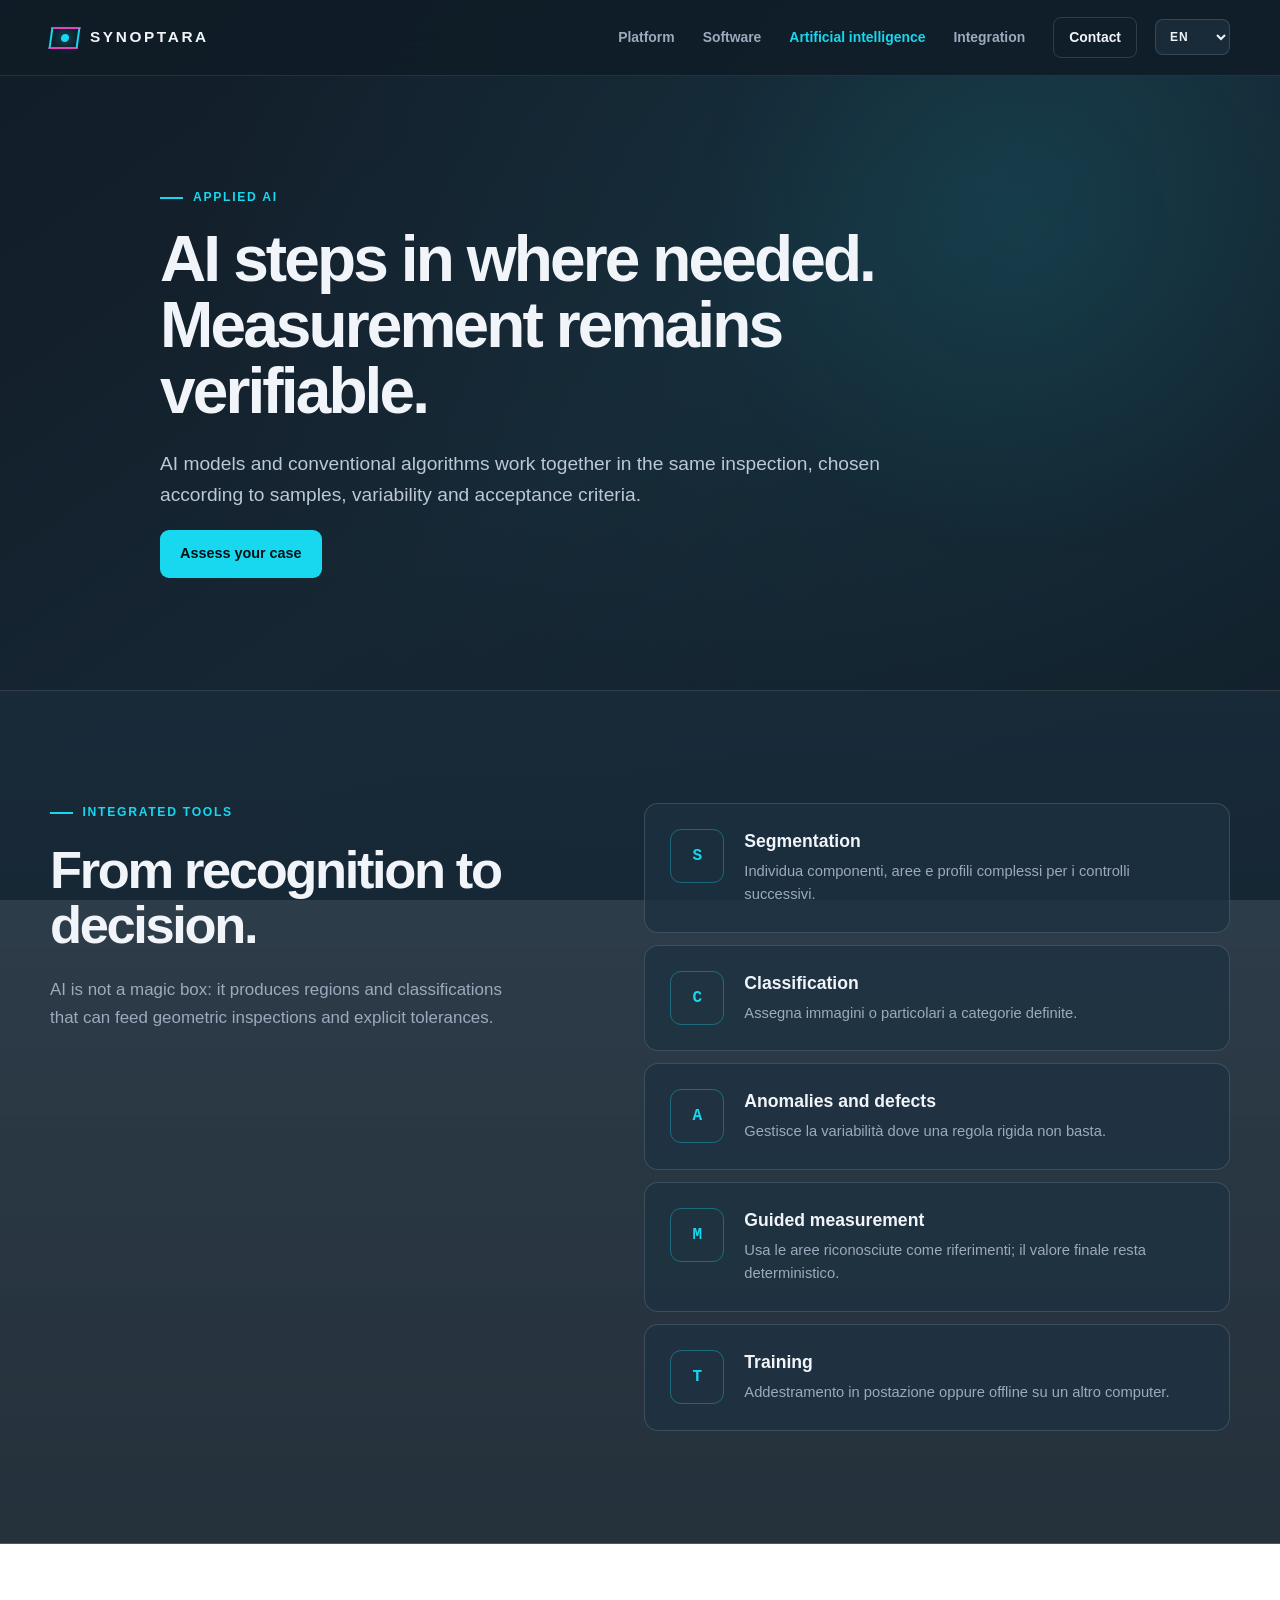
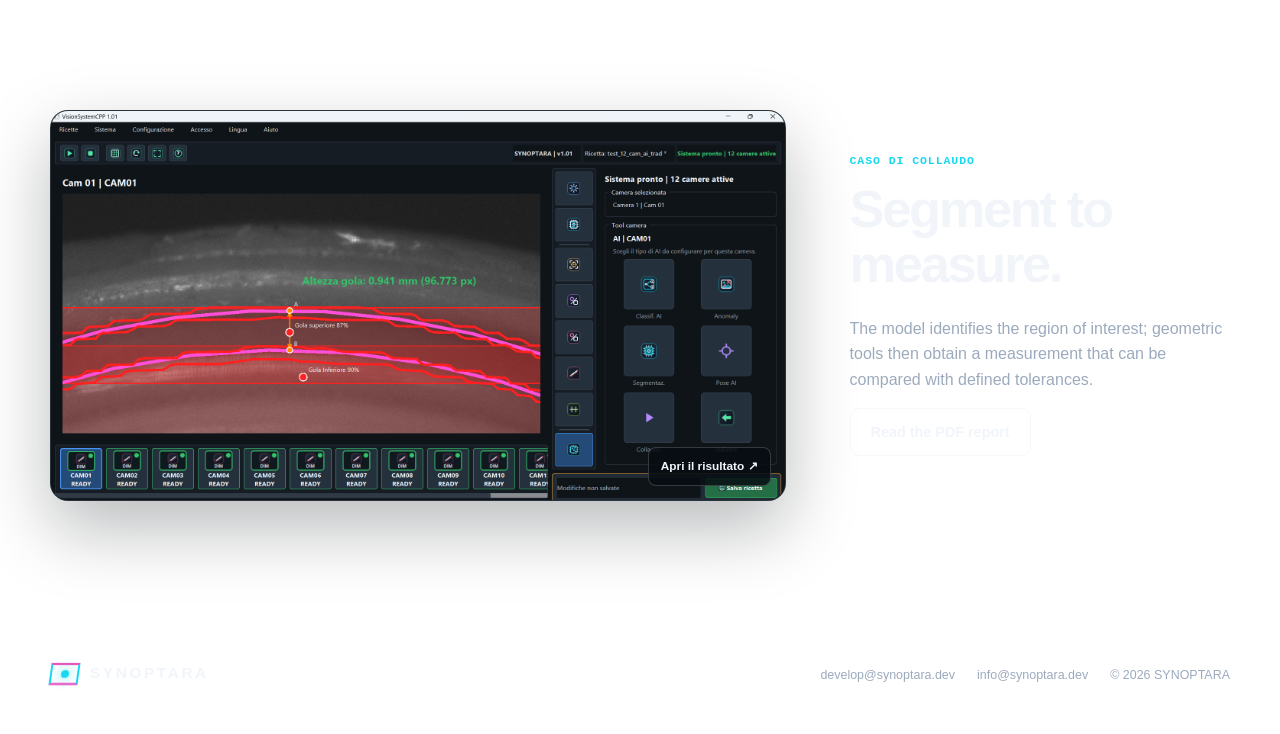
==== commit 885c6ba5: "Add multilingual contact section" ====
--- a/ai.html
+++ b/ai.html
@@ -1,6 +1,127 @@
-<!doctype html><html lang="it"><head><meta charset="utf-8"><meta name="viewport" content="width=device-width, initial-scale=1"><title>SYNOPTARA | AI per il controllo qualità</title><meta name="description" content="Segmentazione, classificazione, controllo anomalie e misura guidata dall'AI nello stesso flusso di visione industriale."><link rel="canonical" href="https://synoptara.dev/ai"><link rel="alternate" hreflang="en" href="https://synoptara.dev/ai"><link rel="alternate" hreflang="it" href="https://synoptara.dev/ai?lang=it"><link rel="alternate" hreflang="fr" href="https://synoptara.dev/ai?lang=fr"><link rel="alternate" hreflang="de" href="https://synoptara.dev/ai?lang=de"><link rel="alternate" hreflang="x-default" href="https://synoptara.dev/ai"><meta name="theme-color" content="#111c27"><meta property="og:type" content="website"><meta property="og:locale" content="it_IT"><meta property="og:site_name" content="SYNOPTARA"><meta property="og:title" content="SYNOPTARA | AI per il controllo qualità"><meta property="og:description" content="AI e strumenti deterministici collaborano nello stesso controllo."><meta property="og:url" content="https://synoptara.dev/ai"><meta property="og:image" content="https://synoptara.dev/assets/tests/misura-gola-segmentazione.png"><link rel="icon" href="assets/synoptara-cover.png"><link rel="stylesheet" href="styles.css"><script src="i18n.js" defer></script><script src="seo.js" defer></script><script src="script.js" defer></script></head><body>
-<a class="skip-link" href="#contenuto">Vai al contenuto</a><header class="site-header"><div class="container header-inner"><a class="brand" href="/"><span class="brand-mark"><span></span></span><span>SYNOPTARA</span></a><div class="header-tools"><label class="language-picker"><span class="sr-only">Lingua</span><select id="language-select"><option value="it">IT</option><option value="en">EN</option><option value="fr">FR</option><option value="de">DE</option></select></label><button class="nav-toggle" type="button" aria-expanded="false" aria-controls="site-nav"><span class="sr-only">Apri il menu</span><span></span><span></span><span></span></button><nav class="site-nav" id="site-nav"><a href="/platform">Piattaforma</a><a href="/software">Software</a><a aria-current="page" href="/ai">Intelligenza artificiale</a><a href="/integration">Integrazione</a><a class="nav-contact" href="mailto:develop@synoptara.dev">Richiedi una demo</a></nav></div></div></header>
-<main id="contenuto"><section class="page-hero section"><div class="container narrow-copy reveal"><p class="eyebrow"><span></span> AI applicata</p><h1>L'AI interviene dove serve. La misura resta verificabile.</h1><p class="hero-lead">Modelli AI e algoritmi convenzionali collaborano nello stesso controllo, scelti in base ai campioni, alla variabilità e ai criteri di accettazione.</p><a class="button button-primary" href="mailto:develop@synoptara.dev?subject=Valutazione%20AI%20SYNOPTARA">Valuta il tuo caso</a></div></section>
-<section class="section section-toned"><div class="container split-layout"><div class="section-heading sticky-heading reveal"><p class="eyebrow"><span></span> Strumenti integrati</p><h2>Dal riconoscimento alla decisione.</h2><p>L'AI non è una scatola magica: produce regioni e classificazioni che possono alimentare controlli geometrici e tolleranze esplicite.</p></div><div class="stack-list"><article class="stack-item reveal"><div class="stack-icon">S</div><div><h3>Segmentazione</h3><p>Individua componenti, aree e profili complessi per i controlli successivi.</p></div></article><article class="stack-item reveal"><div class="stack-icon">C</div><div><h3>Classificazione</h3><p>Assegna immagini o particolari a categorie definite.</p></div></article><article class="stack-item reveal"><div class="stack-icon">A</div><div><h3>Anomalie e difetti</h3><p>Gestisce la variabilità dove una regola rigida non basta.</p></div></article><article class="stack-item reveal"><div class="stack-icon">M</div><div><h3>Misura guidata</h3><p>Usa le aree riconosciute come riferimenti; il valore finale resta deterministico.</p></div></article><article class="stack-item reveal"><div class="stack-icon">T</div><div><h3>Training</h3><p>Addestramento in postazione oppure offline su un altro computer.</p></div></article></div></div></section>
-<section class="section"><div class="container test-case"><a class="test-preview reveal" href="assets/tests/misura-gola-segmentazione.png" target="_blank"><img src="assets/tests/misura-gola-segmentazione.png" alt="Segmentazione AI per la misura di una gola"><span>Apri il risultato ↗</span></a><div class="test-details reveal"><p class="test-label">Caso di collaudo</p><h2>Segmentare per misurare.</h2><p>Il modello individua la regione di interesse; gli strumenti geometrici ricavano poi una misura confrontabile con tolleranze definite.</p><a class="button button-secondary" href="assets/tests/report-validazione-misura-gola.pdf">Leggi il report PDF</a></div></div></section></main>
-<footer class="site-footer"><div class="container footer-inner"><a class="brand" href="/"><span class="brand-mark"><span></span></span><span>SYNOPTARA</span></a><div class="footer-meta"><a href="mailto:develop@synoptara.dev">develop@synoptara.dev</a><span>© <span id="year">2026</span> SYNOPTARA</span></div></div></footer></body></html>
+<!doctype html>
+<html lang="it">
+  <head>
+    <meta charset="utf-8" />
+    <meta name="viewport" content="width=device-width, initial-scale=1" />
+    <title>SYNOPTARA | AI per il controllo qualità</title>
+    <meta name="description" content="Segmentazione, classificazione, controllo anomalie e misura guidata dall'AI nello stesso flusso di visione industriale." />
+    <link rel="canonical" href="https://synoptara.dev/ai" />
+    <link rel="alternate" hreflang="en" href="https://synoptara.dev/ai" />
+    <link rel="alternate" hreflang="it" href="https://synoptara.dev/ai?lang=it" />
+    <link rel="alternate" hreflang="fr" href="https://synoptara.dev/ai?lang=fr" />
+    <link rel="alternate" hreflang="de" href="https://synoptara.dev/ai?lang=de" />
+    <link rel="alternate" hreflang="x-default" href="https://synoptara.dev/ai" />
+    <meta name="theme-color" content="#111c27" />
+    <meta property="og:type" content="website" />
+    <meta property="og:locale" content="it_IT" />
+    <meta property="og:site_name" content="SYNOPTARA" />
+    <meta property="og:title" content="SYNOPTARA | AI per il controllo qualità" />
+    <meta property="og:description" content="AI e strumenti deterministici collaborano nello stesso controllo." />
+    <meta property="og:url" content="https://synoptara.dev/ai" />
+    <meta property="og:image" content="https://synoptara.dev/assets/tests/misura-gola-segmentazione.png" />
+    <link rel="icon" href="assets/synoptara-cover.png" />
+    <link rel="stylesheet" href="styles.css" />
+    <script src="i18n.js" defer></script>
+    <script src="seo.js" defer></script>
+    <script src="script.js" defer></script>
+  </head>
+  <body>
+    <a class="skip-link" href="#contenuto">Vai al contenuto</a>
+    <header class="site-header">
+      <div class="container header-inner">
+        <a class="brand" href="/"
+          ><span class="brand-mark"><span></span></span><span>SYNOPTARA</span></a
+        >
+        <div class="header-tools">
+          <label class="language-picker"
+            ><span class="sr-only">Lingua</span
+            ><select id="language-select">
+              <option value="it">IT</option>
+              <option value="en">EN</option>
+              <option value="fr">FR</option>
+              <option value="de">DE</option>
+            </select></label
+          ><button class="nav-toggle" type="button" aria-expanded="false" aria-controls="site-nav"><span class="sr-only">Apri il menu</span><span></span><span></span><span></span></button>
+          <nav class="site-nav" id="site-nav"><a href="/platform">Piattaforma</a><a href="/software">Software</a><a aria-current="page" href="/ai">Intelligenza artificiale</a><a href="/integration">Integrazione</a><a class="nav-contact" href="/#contatti">Contatti</a></nav>
+        </div>
+      </div>
+    </header>
+    <main id="contenuto">
+      <section class="page-hero section">
+        <div class="container narrow-copy reveal">
+          <p class="eyebrow"><span></span> AI applicata</p>
+          <h1>L'AI interviene dove serve. La misura resta verificabile.</h1>
+          <p class="hero-lead">Modelli AI e algoritmi convenzionali collaborano nello stesso controllo, scelti in base ai campioni, alla variabilità e ai criteri di accettazione.</p>
+          <a class="button button-primary" href="mailto:develop@synoptara.dev?subject=Valutazione%20AI%20SYNOPTARA">Valuta il tuo caso</a>
+        </div>
+      </section>
+      <section class="section section-toned">
+        <div class="container split-layout">
+          <div class="section-heading sticky-heading reveal">
+            <p class="eyebrow"><span></span> Strumenti integrati</p>
+            <h2>Dal riconoscimento alla decisione.</h2>
+            <p>L'AI non è una scatola magica: produce regioni e classificazioni che possono alimentare controlli geometrici e tolleranze esplicite.</p>
+          </div>
+          <div class="stack-list">
+            <article class="stack-item reveal">
+              <div class="stack-icon">S</div>
+              <div>
+                <h3>Segmentazione</h3>
+                <p>Individua componenti, aree e profili complessi per i controlli successivi.</p>
+              </div>
+            </article>
+            <article class="stack-item reveal">
+              <div class="stack-icon">C</div>
+              <div>
+                <h3>Classificazione</h3>
+                <p>Assegna immagini o particolari a categorie definite.</p>
+              </div>
+            </article>
+            <article class="stack-item reveal">
+              <div class="stack-icon">A</div>
+              <div>
+                <h3>Anomalie e difetti</h3>
+                <p>Gestisce la variabilità dove una regola rigida non basta.</p>
+              </div>
+            </article>
+            <article class="stack-item reveal">
+              <div class="stack-icon">M</div>
+              <div>
+                <h3>Misura guidata</h3>
+                <p>Usa le aree riconosciute come riferimenti; il valore finale resta deterministico.</p>
+              </div>
+            </article>
+            <article class="stack-item reveal">
+              <div class="stack-icon">T</div>
+              <div>
+                <h3>Training</h3>
+                <p>Addestramento in postazione oppure offline su un altro computer.</p>
+              </div>
+            </article>
+          </div>
+        </div>
+      </section>
+      <section class="section">
+        <div class="container test-case">
+          <a class="test-preview reveal" href="assets/tests/misura-gola-segmentazione.png" target="_blank"><img src="assets/tests/misura-gola-segmentazione.png" alt="Segmentazione AI per la misura di una gola" /><span>Apri il risultato ↗</span></a>
+          <div class="test-details reveal">
+            <p class="test-label">Caso di collaudo</p>
+            <h2>Segmentare per misurare.</h2>
+            <p>Il modello individua la regione di interesse; gli strumenti geometrici ricavano poi una misura confrontabile con tolleranze definite.</p>
+            <a class="button button-secondary" href="assets/tests/report-validazione-misura-gola.pdf">Leggi il report PDF</a>
+          </div>
+        </div>
+      </section>
+    </main>
+    <footer class="site-footer">
+      <div class="container footer-inner">
+        <a class="brand" href="/"
+          ><span class="brand-mark"><span></span></span><span>SYNOPTARA</span></a
+        >
+        <div class="footer-meta">
+          <a href="mailto:develop@synoptara.dev">develop@synoptara.dev</a><a href="mailto:info@synoptara.dev">info@synoptara.dev</a><span>© <span id="year">2026</span> SYNOPTARA</span>
+        </div>
+      </div>
+    </footer>
+  </body>
+</html>
--- a/styles.css
+++ b/styles.css
@@ -150,6 +150,7 @@
 .layers li { display: grid; grid-template-columns: 55px 1fr auto; gap: 18px; align-items: center; padding: 20px 23px; background: rgba(24,42,56,.86); border-bottom: 1px solid var(--line); }.layers li:last-child { border: 0; }.layers span { color: var(--cyan); font: 700 .66rem/1 monospace; }.layers strong { font-size: .91rem; }.layers small { color: var(--muted); font-size: .73rem; }
 .contact { background: linear-gradient(110deg, rgba(24,216,239,.08), rgba(238,60,182,.055) 60%, transparent); border-block: 1px solid var(--line); }
 .contact-inner { display: grid; grid-template-columns: 1.15fr .85fr; gap: 60px; align-items: end; }.contact-inner h2 { font-size: clamp(2.5rem, 5vw, 4.8rem); }.contact-inner p:not(.eyebrow) { max-width: 690px; color: var(--muted); }
+.contact-list { display: grid; gap: 14px; }
 .contact-link { position: relative; display: block; padding: 28px; border: 1px solid rgba(24,216,239,.35); border-radius: 14px; background: rgba(8,13,20,.75); text-decoration: none; transition: border-color .2s, transform .2s; }.contact-link:hover { border-color: var(--cyan); transform: translateY(-3px); }.contact-link span, .contact-link strong { display: block; }.contact-link span { margin-bottom: 8px; color: var(--muted); font-size: .75rem; text-transform: uppercase; letter-spacing: .12em; }.contact-link strong { overflow-wrap: anywhere; }.contact-link i { position: absolute; right: 24px; top: 24px; color: var(--cyan); font-style: normal; font-size: 1.3rem; }
 .site-footer { padding: 48px 0; }.footer-inner { display: flex; justify-content: space-between; gap: 40px; align-items: end; }.footer-inner p { max-width: 480px; margin: 14px 0 0; color: var(--muted); font-size: .8rem; }.footer-meta { display: flex; gap: 22px; color: var(--muted); font-size: .78rem; }.footer-meta a { text-decoration: none; }
 .reveal { opacity: 0; transform: translateY(18px); transition: opacity .65s ease, transform .65s ease; }.reveal.is-visible { opacity: 1; transform: translateY(0); }
